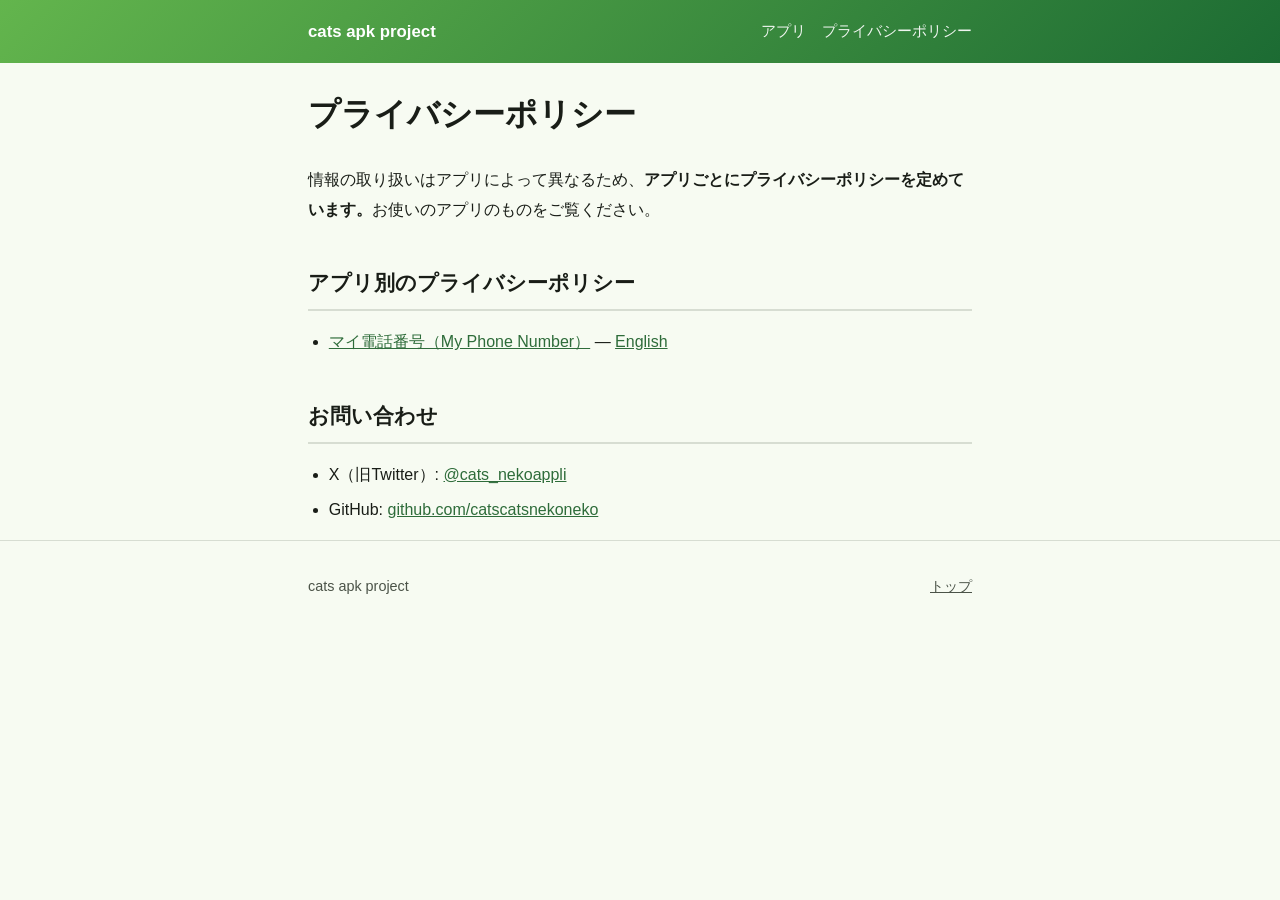
==== privacy/index.html @ a2126431 "プライバシーポリシーをアプリごとに分ける これまで /privacy-policy.html にポリシーが1枚だけあり、中身は 「マイ電話番号」の話しか書いていなかった。次のアプリがこのURLを リン" ====
<!DOCTYPE html>
<html lang="ja">
<head>
<meta charset="utf-8">
<meta name="viewport" content="width=device-width, initial-scale=1">
<title>プライバシーポリシー - cats apk project</title>
<meta name="description" content="アプリごとのプライバシーポリシーの一覧。">
<link rel="icon" href="../assets/icon.png">
<link rel="stylesheet" href="../assets/style.css">
</head>
<body>

<!--
  ここは索引。**アプリ共通の断定を書かないこと。**
  広告やデータ収集の有無はアプリごとに異なるので、各アプリのポリシーに書く。
  新しいアプリを配信したら、このリストに1行足す。
-->

<header class="site-header">
  <div class="wrap">
    <a href="../">cats apk project</a>
    <nav>
      <a href="../myphonenumber.html">アプリ</a>
      <a href="./">プライバシーポリシー</a>
    </nav>
  </div>
</header>

<main class="wrap">

  <h1>プライバシーポリシー</h1>

  <p>情報の取り扱いはアプリによって異なるため、<strong>アプリごとにプライバシーポリシーを定めています。</strong>お使いのアプリのものをご覧ください。</p>

  <h2>アプリ別のプライバシーポリシー</h2>

  <ul>
    <li><a href="myphonenumber.html">マイ電話番号（My Phone Number）</a> — <a href="myphonenumber.en.html">English</a></li>
  </ul>

  <h2>お問い合わせ</h2>

  <ul>
    <li>X（旧Twitter）: <a href="https://twitter.com/cats_nekoappli">@cats_nekoappli</a></li>
    <li>GitHub: <a href="https://github.com/catscatsnekoneko">github.com/catscatsnekoneko</a></li>
  </ul>

</main>

<footer class="site-footer">
  <div class="wrap">
    <span>cats apk project</span>
    <span><a href="../">トップ</a></span>
  </div>
</footer>

</body>
</html>
---- assets/style.css ----
/*
  配色はアプリアイコンの緑グラデーション (#63B54D -> #1C6B33) に合わせている。
  ダークテーマは prefers-color-scheme で切り替える。
*/

:root {
  --brand: #2e6c3a;
  --brand-light: #63b54d;
  --brand-dark: #1c6b33;
  --bg: #f7fbf2;
  --surface: #ffffff;
  --surface-alt: #ebefe6;
  --text: #191d17;
  --text-muted: #4b5348;
  --border: #d7ddd2;
  --max: 44rem;
}

@media (prefers-color-scheme: dark) {
  :root {
    --brand: #96d59b;
    --brand-light: #96d59b;
    --brand-dark: #135225;
    --bg: #111410;
    --surface: #1a1c19;
    --surface-alt: #1e201d;
    --text: #e1e4db;
    --text-muted: #b3b9ad;
    --border: #333630;
  }
}

* { box-sizing: border-box; }

html { -webkit-text-size-adjust: 100%; }

body {
  margin: 0;
  background: var(--bg);
  color: var(--text);
  font-family: -apple-system, BlinkMacSystemFont, "Hiragino Sans",
    "Hiragino Kaku Gothic ProN", "Noto Sans JP", "Yu Gothic", Meiryo,
    "Segoe UI", Roboto, sans-serif;
  line-height: 1.85;
  font-size: 16px;
}

.wrap {
  max-width: var(--max);
  margin: 0 auto;
  padding: 0 1.25rem;
}

/* ---- ヘッダー ---- */

.site-header {
  background: linear-gradient(135deg, #63b54d 0%, #1c6b33 100%);
  color: #fff;
  padding: 1rem 0;
}

.site-header .wrap {
  display: flex;
  align-items: center;
  gap: 0.75rem;
  flex-wrap: wrap;
}

.site-header a {
  color: #fff;
  text-decoration: none;
  font-weight: 700;
  font-size: 1.05rem;
}

.site-header nav {
  margin-left: auto;
  display: flex;
  gap: 1rem;
}

.site-header nav a {
  font-weight: 400;
  font-size: 0.95rem;
  opacity: 0.92;
}

.site-header nav a:hover { opacity: 1; text-decoration: underline; }

/* ---- ヒーロー ---- */

.hero {
  text-align: center;
  padding: 3rem 0 2.5rem;
}

.hero img.icon {
  width: 108px;
  height: 108px;
  border-radius: 24px;
  display: block;
  margin: 0 auto 1.25rem;
}

.hero h1 {
  font-size: clamp(1.7rem, 6vw, 2.4rem);
  margin: 0 0 0.5rem;
  line-height: 1.35;
}

.hero p.lead {
  color: var(--text-muted);
  margin: 0;
  font-size: 1.05rem;
}

/* ---- 本文 ---- */

main { padding-bottom: 4rem; }

h2 {
  font-size: 1.3rem;
  margin: 2.5rem 0 0.75rem;
  padding-bottom: 0.4rem;
  border-bottom: 2px solid var(--border);
}

h3 {
  font-size: 1.05rem;
  margin: 1.75rem 0 0.4rem;
  color: var(--brand);
}

p { margin: 0.75rem 0; }

ul { padding-left: 1.3rem; }
li { margin: 0.35rem 0; }

a { color: var(--brand); }

strong { font-weight: 700; }

/* ---- カード ---- */

.card {
  background: var(--surface);
  border: 1px solid var(--border);
  border-radius: 14px;
  padding: 1.25rem 1.5rem;
  margin: 1.5rem 0;
}

.card h3 { margin-top: 0; }

.app-row {
  display: flex;
  gap: 1.25rem;
  align-items: center;
  flex-wrap: wrap;
}

.app-row img {
  width: 72px;
  height: 72px;
  border-radius: 16px;
  flex-shrink: 0;
}

.app-row div { flex: 1 1 16rem; }
.app-row p { margin: 0.25rem 0 0; color: var(--text-muted); font-size: 0.95rem; }

/* ---- スクリーンショット ---- */

.shots {
  display: flex;
  gap: 1rem;
  overflow-x: auto;
  padding: 0.5rem 0 1rem;
  scroll-snap-type: x mandatory;
}

.shots figure {
  margin: 0;
  flex: 0 0 auto;
  width: 190px;
  scroll-snap-align: start;
}

.shots img {
  width: 100%;
  height: auto;
  border-radius: 12px;
  border: 1px solid var(--border);
  display: block;
}

.shots figcaption {
  font-size: 0.85rem;
  color: var(--text-muted);
  text-align: center;
  margin-top: 0.5rem;
  line-height: 1.5;
}

/* ---- 補足の囲み ---- */

.note {
  background: var(--surface-alt);
  border-left: 4px solid var(--brand);
  border-radius: 0 10px 10px 0;
  padding: 0.9rem 1.2rem;
  margin: 1.5rem 0;
}

.note p:first-child { margin-top: 0; }
.note p:last-child { margin-bottom: 0; }

/* ---- 言語切り替え ---- */

.lang-switch {
  text-align: right;
  font-size: 0.9rem;
  margin: 1.25rem 0 0;
  color: var(--text-muted);
}

/* ---- フッター ---- */

.site-footer {
  border-top: 1px solid var(--border);
  padding: 2rem 0;
  color: var(--text-muted);
  font-size: 0.9rem;
}

.site-footer .wrap {
  display: flex;
  justify-content: space-between;
  gap: 1rem;
  flex-wrap: wrap;
}

.site-footer a { color: var(--text-muted); }

/* ---- 表 ---- */

.table-scroll { overflow-x: auto; }

table {
  border-collapse: collapse;
  width: 100%;
  font-size: 0.95rem;
  margin: 1rem 0;
}

th, td {
  border: 1px solid var(--border);
  padding: 0.6rem 0.8rem;
  text-align: left;
  vertical-align: top;
}

th { background: var(--surface-alt); font-weight: 700; }
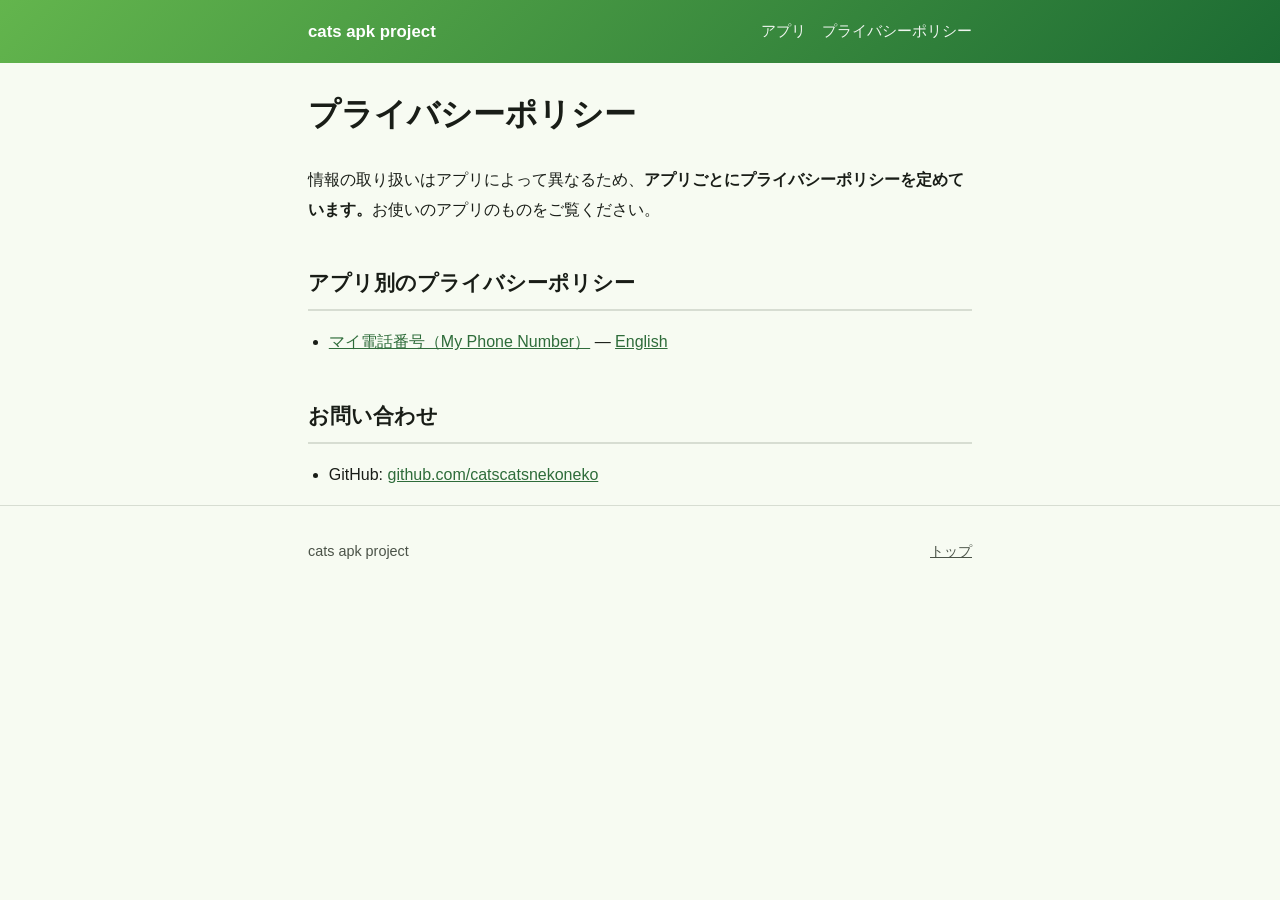
==== commit db3c11ae: "連絡先から X（Twitter）を削除 アカウントが停止しているため。停止したアカウントを連絡先として 載せたままにすると、問い合わせ先として機能しない。  これで各ページの連絡先は GitHub の" ====
--- a/privacy/index.html
+++ b/privacy/index.html
@@ -41,7 +41,6 @@
   <h2>お問い合わせ</h2>
 
   <ul>
-    <li>X（旧Twitter）: <a href="https://twitter.com/cats_nekoappli">@cats_nekoappli</a></li>
     <li>GitHub: <a href="https://github.com/catscatsnekoneko">github.com/catscatsnekoneko</a></li>
   </ul>
 
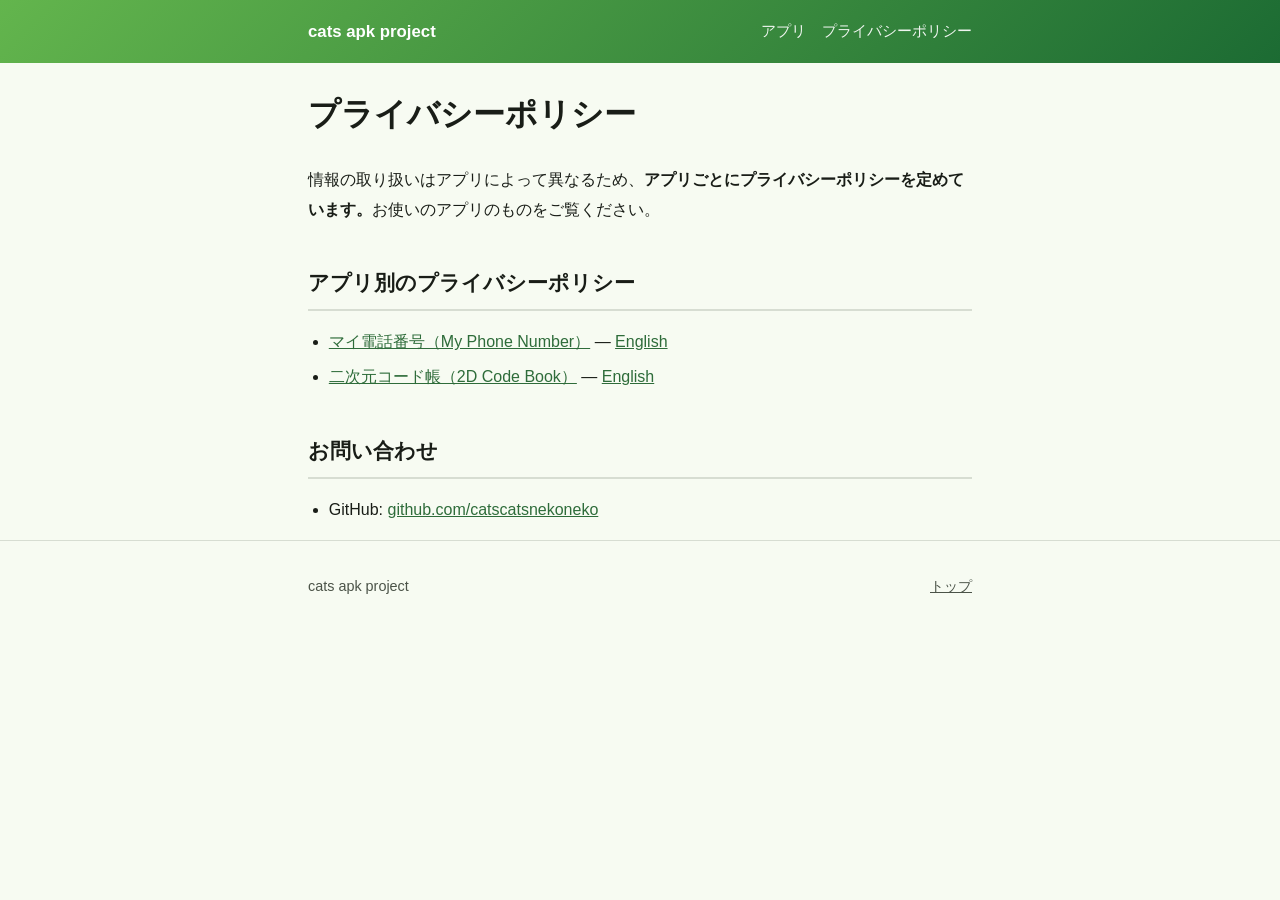
==== commit 537a6962: "「二次元コード帳」のプライバシーポリシーを追加 日本語版と英語版、および一覧への1行。  **「マイ電話番号」のポリシーを流用していない。** こちらは広告（AdMob）を表示するため、収集の有無がま" ====
--- a/privacy/index.html
+++ b/privacy/index.html
@@ -36,6 +36,7 @@
 
   <ul>
     <li><a href="myphonenumber.html">マイ電話番号（My Phone Number）</a> — <a href="myphonenumber.en.html">English</a></li>
+    <li><a href="codebook.html">二次元コード帳（2D Code Book）</a> — <a href="codebook.en.html">English</a></li>
   </ul>
 
   <h2>お問い合わせ</h2>
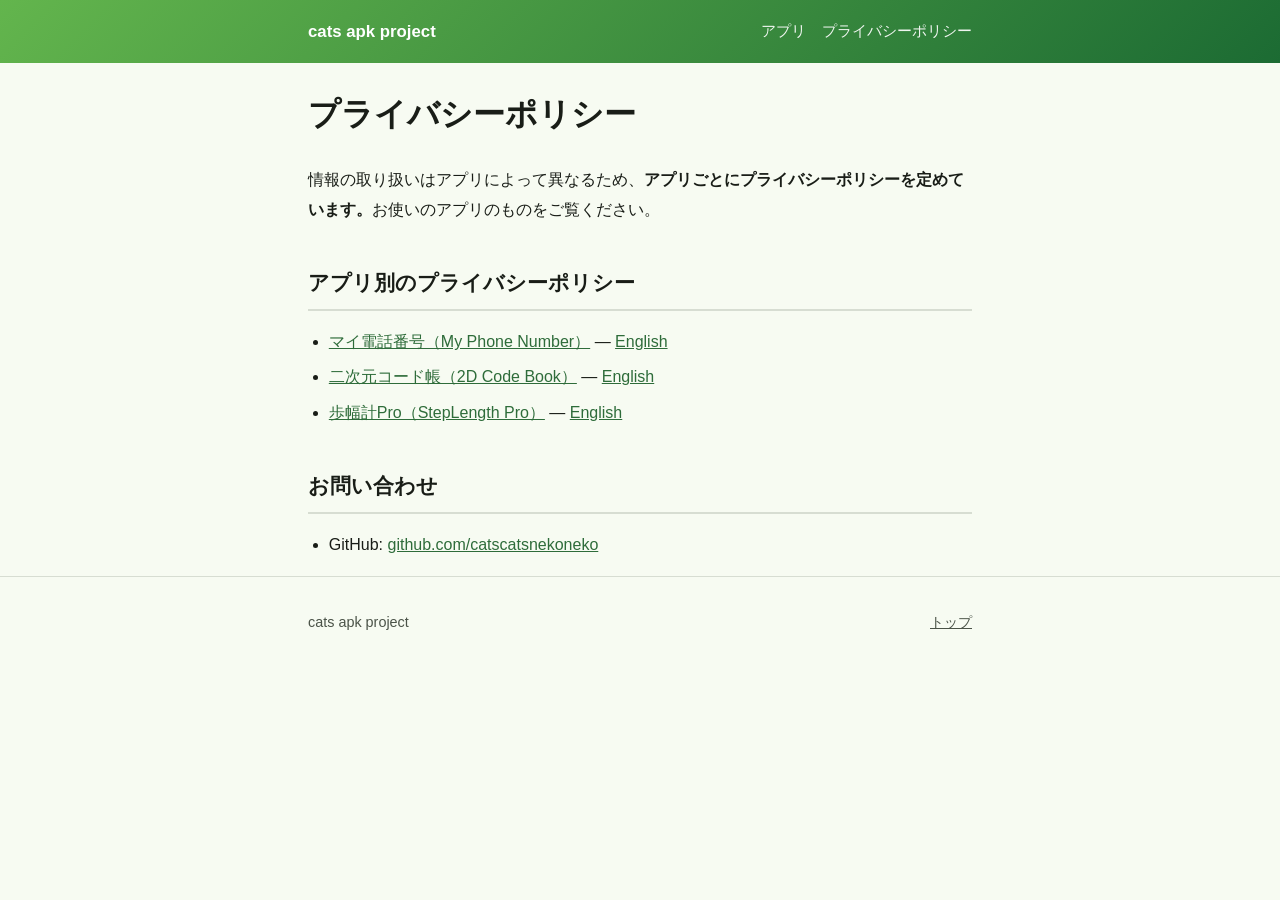
==== commit af1a4e99: "feat: 歩幅計Pro の紹介ページとプライバシーポリシーを追加 - steplengthpro.html … アプリの紹介 - privacy/steplengthpro.html / .en.h" ====
--- a/privacy/index.html
+++ b/privacy/index.html
@@ -20,7 +20,7 @@
   <div class="wrap">
     <a href="../">cats apk project</a>
     <nav>
-      <a href="../myphonenumber.html">アプリ</a>
+      <a href="../#apps">アプリ</a>
       <a href="./">プライバシーポリシー</a>
     </nav>
   </div>
@@ -37,6 +37,7 @@
   <ul>
     <li><a href="myphonenumber.html">マイ電話番号（My Phone Number）</a> — <a href="myphonenumber.en.html">English</a></li>
     <li><a href="codebook.html">二次元コード帳（2D Code Book）</a> — <a href="codebook.en.html">English</a></li>
+    <li><a href="steplengthpro.html">歩幅計Pro（StepLength Pro）</a> — <a href="steplengthpro.en.html">English</a></li>
   </ul>
 
   <h2>お問い合わせ</h2>
